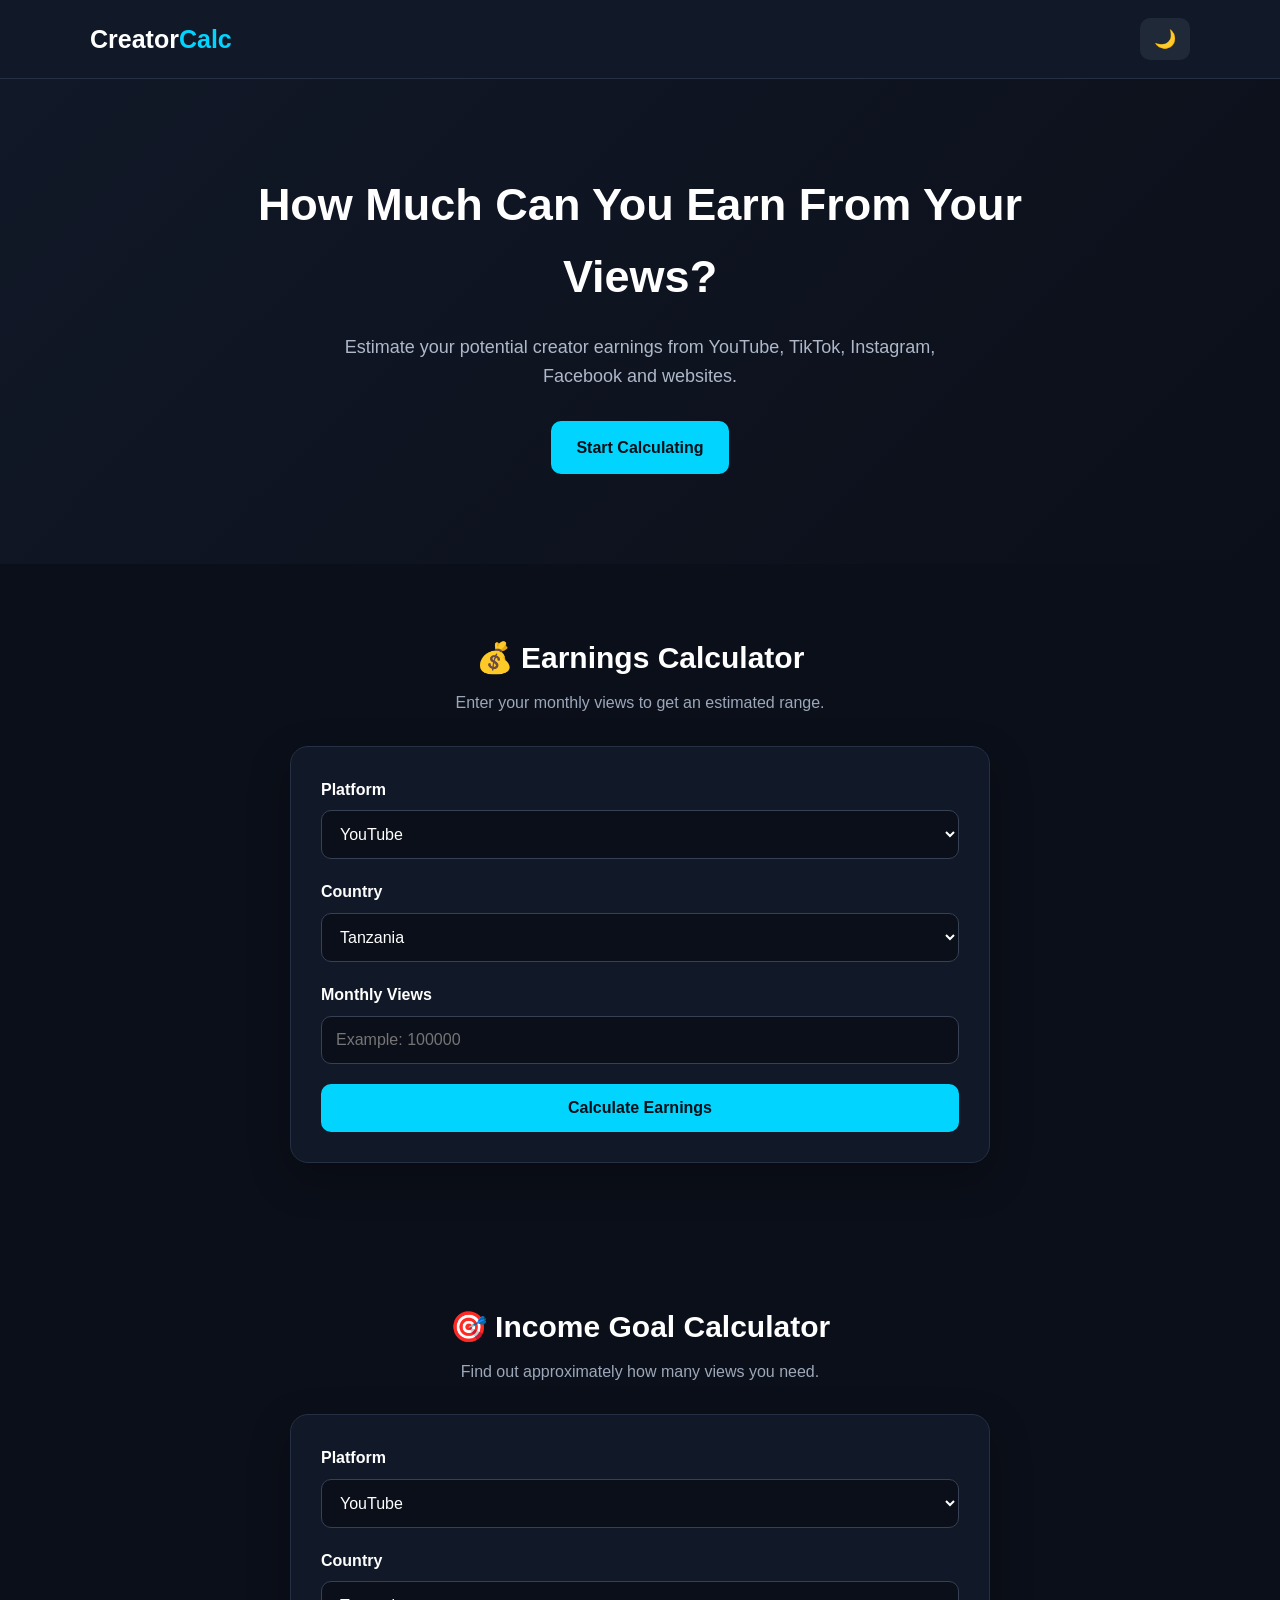
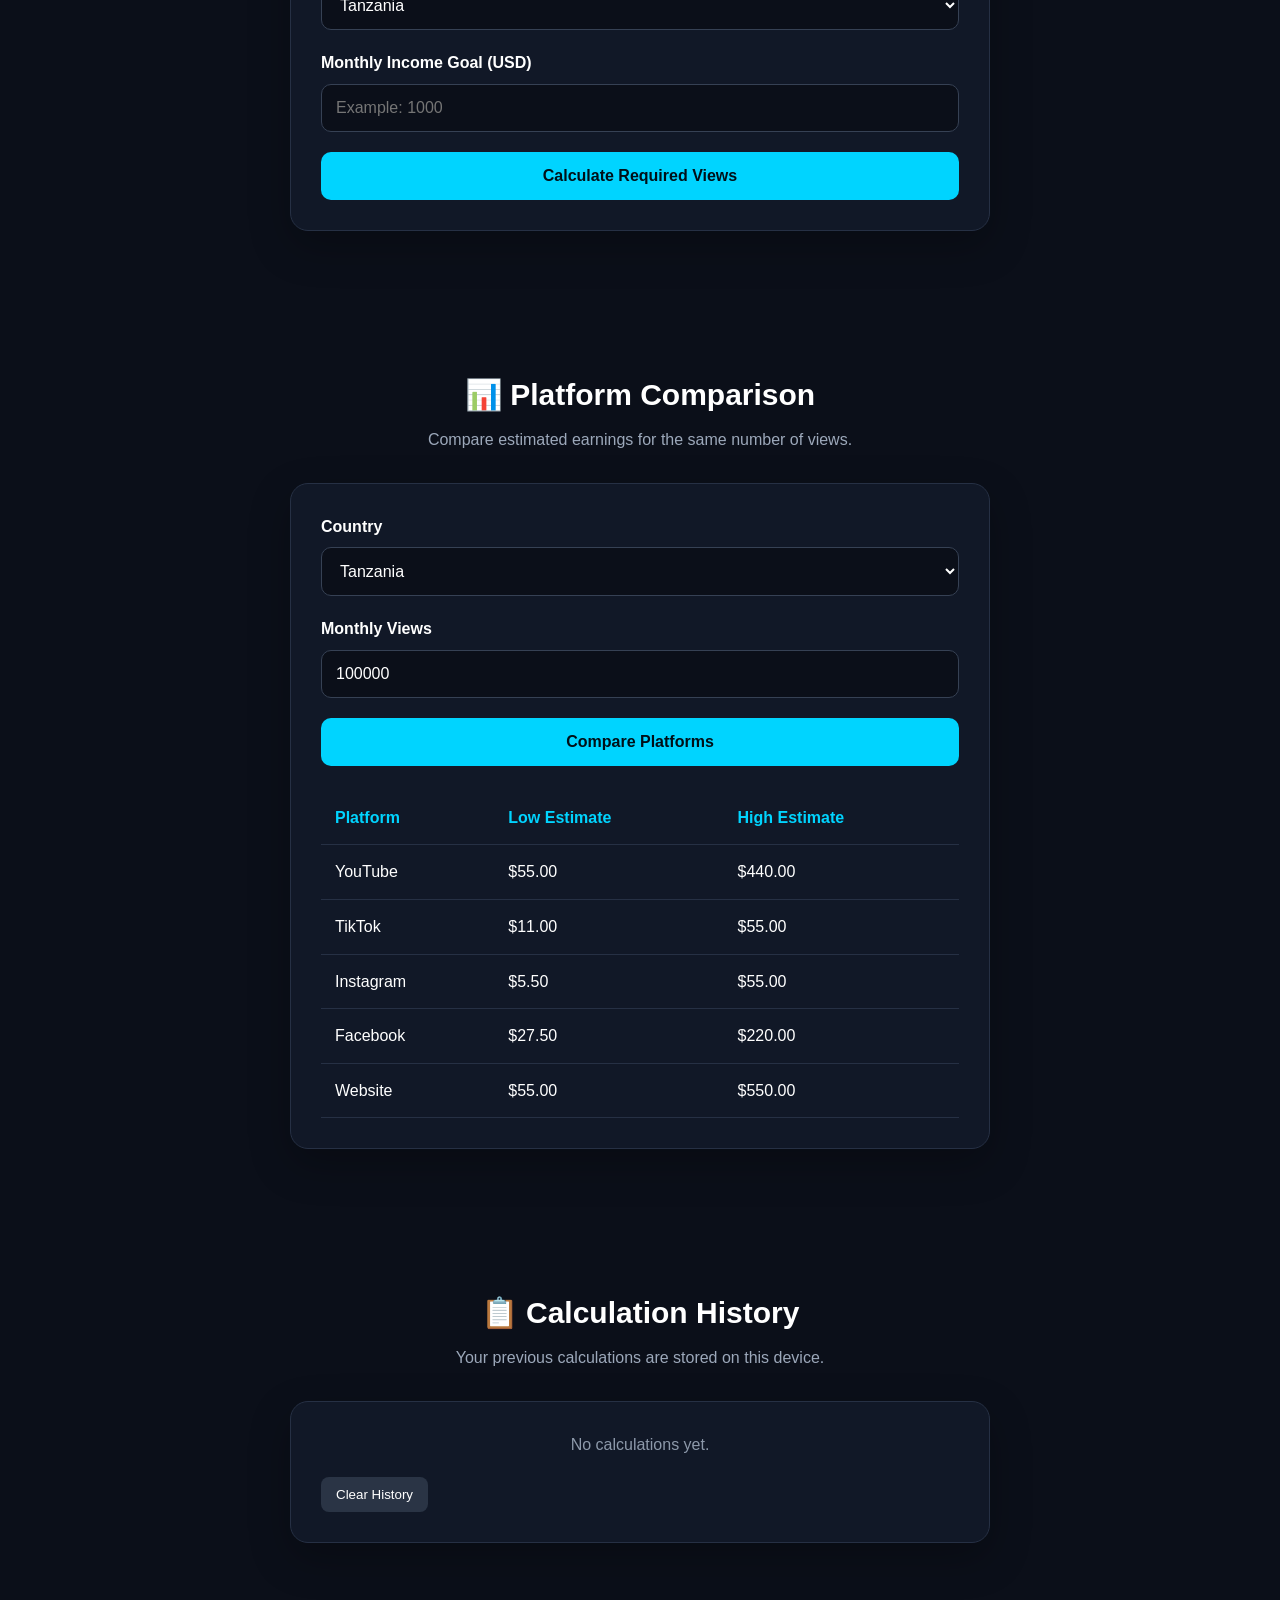
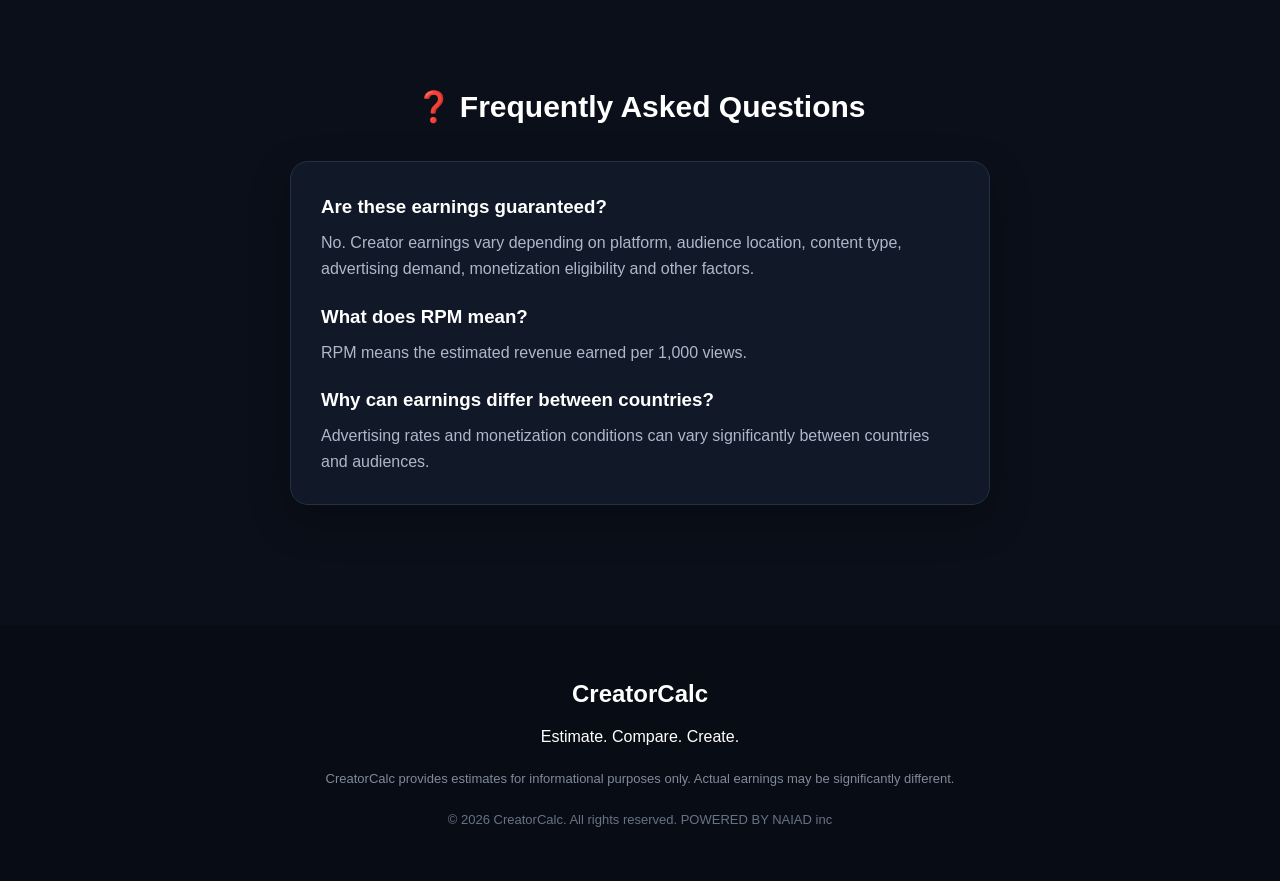
==== index.html @ 42a90aa9 "Insert Google Ads script in index.html Added Google Ads script to the head section." ====
<!DOCTYPE html>
<html lang="en">
<head> <script async src="https://pagead2.googlesyndication.com/pagead/js/adsbygoogle.js?client=ca-pub-2466036868085670"
     crossorigin="anonymous"></script>
    <meta charset="UTF-8">
    <meta name="viewport" content="width=device-width, initial-scale=1.0">
    <meta name="description" content="CreatorCalc estimates earnings from YouTube, TikTok, Instagram, Facebook and websites.">
    <meta name="google-site-verification" content="C_t1NXdOevw_b1gwuYkl1E1QWD1WBhZJ2ZzNXrZbAiY" />
    <title>CreatorCalc - Creator Earnings Calculator</title>
     <link rel="stylesheet" href="style.css">
</head>

<body>

    <!-- HEADER -->
    <header class="header">
        <div class="container header-content">
            <div class="logo">Creator<span>Calc</span></div>
            <button id="themeButton" class="theme-button" aria-label="Toggle theme">🌙</button>
        </div>
    </header>

    <!-- HERO -->
    <section class="hero">
        <div class="container">
            <h1>How Much Can You Earn From Your Views?</h1>
            <p>Estimate your potential creator earnings from YouTube, TikTok, Instagram, Facebook and websites.</p>
            <a href="#calculator" class="start-button">Start Calculating</a>
        </div>
    </section>

    <main class="container">

        <!-- CALCULATOR -->
        <section id="calculator" class="calculator-section">

            <div class="section-title">
                <h2>💰 Earnings Calculator</h2>
                <p>Enter your monthly views to get an estimated range.</p>
            </div>

            <div class="calculator-card">

                <div class="form-group">
                    <label for="platform">Platform</label>
                    <select id="platform">
                        <option value="youtube">YouTube</option>
                        <option value="tiktok">TikTok</option>
                        <option value="instagram">Instagram</option>
                        <option value="facebook">Facebook</option>
                        <option value="website">Website</option>
                    </select>
                </div>

                <div class="form-group">
                    <label for="country">Country</label>
                    <select id="country">
                        <option value="tz">Tanzania</option>
                        <option value="ke">Kenya</option>
                        <option value="ug">Uganda</option>
                        <option value="ng">Nigeria</option>
                        <option value="gh">Ghana</option>
                        <option value="za">South Africa</option>
                        <option value="us">United States</option>
                        <option value="uk">United Kingdom</option>
                        <option value="ca">Canada</option>
                        <option value="au">Australia</option>
                        <option value="other">Other</option>
                    </select>
                </div>

                <div class="form-group">
                    <label for="views">Monthly Views</label>
                    <input type="number" id="views" placeholder="Example: 100000" min="0">
                </div>

                <button id="calculateButton" class="calculate-button">Calculate Earnings</button>
            </div>

            <div id="result" class="result-card hidden">

                <h2>Your Estimated Earnings</h2>

                <div class="main-earning">
                    <span id="earnings">$0.00</span>
                    <small>USD / month</small>
                </div>

                <div class="tsh-earning">
                    <span id="tshEarnings">TSh 0</span>
                    <small>Tanzanian Shillings / month</small>
                </div>

                <div class="earning-grid">
                    <div class="earning-box">
                        <span>Daily</span>
                        <strong id="dailyEarnings">$0.00</strong>
                    </div>
                    <div class="earning-box">
                        <span>Monthly</span>
                        <strong id="monthlyEarnings">$0.00</strong>
                    </div>
                    <div class="earning-box">
                        <span>Yearly</span>
                        <strong id="yearlyEarnings">$0.00</strong>
                    </div>
                </div>

                <p id="resultDescription" class="result-description"></p>

                <div class="result-buttons">
                    <button id="copyButton" class="secondary-button">📋 Copy Result</button>
                    <button id="shareButton" class="secondary-button">📤 Share</button>
                </div>

            </div>

        </section>

        <!-- GOAL CALCULATOR -->
        <section class="goal-section">

            <div class="section-title">
                <h2>🎯 Income Goal Calculator</h2>
                <p>Find out approximately how many views you need.</p>
            </div>

            <div class="calculator-card">

                <div class="form-group">
                    <label for="goalPlatform">Platform</label>
                    <select id="goalPlatform">
                        <option value="youtube">YouTube</option>
                        <option value="tiktok">TikTok</option>
                        <option value="instagram">Instagram</option>
                        <option value="facebook">Facebook</option>
                        <option value="website">Website</option>
                    </select>
                </div>

                <div class="form-group">
                    <label for="goalCountry">Country</label>
                    <select id="goalCountry">
                        <option value="tz">Tanzania</option>
                        <option value="ke">Kenya</option>
                        <option value="ug">Uganda</option>
                        <option value="ng">Nigeria</option>
                        <option value="gh">Ghana</option>
                        <option value="za">South Africa</option>
                        <option value="us">United States</option>
                        <option value="uk">United Kingdom</option>
                        <option value="ca">Canada</option>
                        <option value="au">Australia</option>
                        <option value="other">Other</option>
                    </select>
                </div>

                <div class="form-group">
                    <label for="incomeGoal">Monthly Income Goal (USD)</label>
                    <input type="number" id="incomeGoal" placeholder="Example: 1000" min="0">
                </div>

                <button id="goalButton" class="calculate-button">Calculate Required Views</button>
            </div>

            <div id="goalResult" class="result-card hidden">
                <h2>Views Required</h2>
                <div class="main-earning">
                    <span id="requiredViews">0</span>
                    <small>estimated monthly views</small>
                </div>
                <p id="goalDescription" class="result-description"></p>
            </div>

        </section>

        <!-- COMPARISON -->
        <section class="comparison-section">

            <div class="section-title">
                <h2>📊 Platform Comparison</h2>
                <p>Compare estimated earnings for the same number of views.</p>
            </div>

            <div class="comparison-card">

                <div class="form-group">
                    <label for="comparisonCountry">Country</label>
                    <select id="comparisonCountry">
                        <option value="tz">Tanzania</option>
                        <option value="ke">Kenya</option>
                        <option value="ug">Uganda</option>
                        <option value="ng">Nigeria</option>
                        <option value="gh">Ghana</option>
                        <option value="za">South Africa</option>
                        <option value="us">United States</option>
                        <option value="uk">United Kingdom</option>
                        <option value="ca">Canada</option>
                        <option value="au">Australia</option>
                        <option value="other">Other</option>
                    </select>
                </div>

                <div class="form-group">
                    <label for="comparisonViews">Monthly Views</label>
                    <input type="number" id="comparisonViews" value="100000" min="0">
                </div>

                <button id="compareButton" class="calculate-button">Compare Platforms</button>

                <div class="table-wrapper">
                    <table>
                        <thead>
                            <tr>
                                <th>Platform</th>
                                <th>Low Estimate</th>
                                <th>High Estimate</th>
                            </tr>
                        </thead>
                        <tbody id="comparisonBody"></tbody>
                    </table>
                </div>

            </div>

        </section>

        <!-- HISTORY -->
        <section class="history-section">

            <div class="section-title">
                <h2>📋 Calculation History</h2>
                <p>Your previous calculations are stored on this device.</p>
            </div>

            <div class="history-card">
                <div id="historyContainer">
                    <p class="empty-history">No calculations yet.</p>
                </div>
                <button id="clearHistory" class="clear-button">Clear History</button>
            </div>

        </section>

        <!-- FAQ -->
        <section class="faq-section">

            <div class="section-title">
                <h2>❓ Frequently Asked Questions</h2>
            </div>

            <div class="faq-card">

                <h3>Are these earnings guaranteed?</h3>
                <p>No. Creator earnings vary depending on platform, audience location, content type, advertising demand, monetization eligibility and other factors.</p>

                <h3>What does RPM mean?</h3>
                <p>RPM means the estimated revenue earned per 1,000 views.</p>

                <h3>Why can earnings differ between countries?</h3>
                <p>Advertising rates and monetization conditions can vary significantly between countries and audiences.</p>

            </div>

        </section>

    </main>

    <!-- FOOTER -->
    <footer class="footer">
        <div class="container">
            <h2>CreatorCalc</h2>
            <p>Estimate. Compare. Create.</p>
            <p class="disclaimer">CreatorCalc provides estimates for informational purposes only. Actual earnings may be significantly different.</p>
            <p class="copyright">© 2026 CreatorCalc. All rights reserved. POWERED BY NAIAD inc</p>
        </div>
    </footer>

    <script src="script.js"></script>

</body>
</html>
---- style.css ----
/* ==========================================
   CREATORCALC STYLE SHEET
========================================== */

* {
    margin: 0;
    padding: 0;
    box-sizing: border-box;
}

html {
    scroll-behavior: smooth;
}

body {
    font-family: Arial, Helvetica, sans-serif;
    background: #0b0f19;
    color: #ffffff;
    line-height: 1.6;
}

body.light-mode {
    background: #f4f6f8;
    color: #111827;
}

button,
input,
select {
    font-family: inherit;
}

.container {
    width: 90%;
    max-width: 1100px;
    margin: 0 auto;
}


/* HEADER */

.header {
    background: #111827;
    border-bottom: 1px solid #263044;
    padding: 18px 0;
    position: sticky;
    top: 0;
    z-index: 100;
}

.header-content {
    display: flex;
    align-items: center;
    justify-content: space-between;
}

.logo {
    font-size: 25px;
    font-weight: bold;
}

.logo span {
    color: #00d4ff;
}

.theme-button {
    border: none;
    background: #1f2937;
    color: white;
    padding: 10px 14px;
    border-radius: 10px;
    cursor: pointer;
    font-size: 18px;
}


/* HERO */

.hero {
    text-align: center;
    padding: 90px 20px;
    background: linear-gradient(135deg, #111827, #0b0f19);
}

.hero h1 {
    font-size: 45px;
    max-width: 800px;
    margin: 0 auto 20px;
}

.hero p {
    max-width: 650px;
    margin: 0 auto 30px;
    color: #aeb8c9;
    font-size: 18px;
}

.start-button {
    display: inline-block;
    background: #00d4ff;
    color: #001018;
    text-decoration: none;
    padding: 14px 25px;
    border-radius: 10px;
    font-weight: bold;
}


/* SECTIONS */

section {
    padding: 70px 0;
}

.hero {
    padding: 90px 20px;
}

.section-title {
    text-align: center;
    margin-bottom: 30px;
}

.section-title h2 {
    font-size: 30px;
    margin-bottom: 8px;
}

.section-title p {
    color: #9ca8ba;
}


/* CARDS */

.calculator-card,
.comparison-card,
.history-card,
.faq-card {
    background: #111827;
    border: 1px solid #263044;
    border-radius: 18px;
    padding: 30px;
    max-width: 700px;
    margin: 0 auto;
    box-shadow: 0 15px 40px rgba(0, 0, 0, 0.25);
}


/* FORMS */

.form-group {
    margin-bottom: 20px;
}

.form-group label {
    display: block;
    margin-bottom: 8px;
    font-weight: bold;
}

.form-group input,
.form-group select {
    width: 100%;
    padding: 14px;
    border-radius: 10px;
    border: 1px solid #364154;
    background: #0b0f19;
    color: white;
    font-size: 16px;
    outline: none;
}

.form-group input:focus,
.form-group select:focus {
    border-color: #00d4ff;
}


/* BUTTONS */

.calculate-button {
    width: 100%;
    padding: 15px;
    border: none;
    border-radius: 10px;
    background: #00d4ff;
    color: #001018;
    font-size: 16px;
    font-weight: bold;
    cursor: pointer;
}

.calculate-button:hover {
    opacity: 0.85;
}

.secondary-button {
    padding: 12px 18px;
    border: 1px solid #364154;
    border-radius: 9px;
    background: #1b2433;
    color: white;
    cursor: pointer;
}

.clear-button {
    margin-top: 20px;
    padding: 10px 15px;
    border: none;
    border-radius: 8px;
    background: #2a3445;
    color: white;
    cursor: pointer;
}


/* RESULTS */

.result-card {
    max-width: 700px;
    margin: 30px auto 0;
    padding: 35px;
    text-align: center;
    background: #111827;
    border: 1px solid #00d4ff;
    border-radius: 18px;
}

.hidden {
    display: none;
}

.main-earning {
    margin: 25px 0;
}

.main-earning span {
    display: block;
    font-size: 42px;
    font-weight: bold;
    color: #00d4ff;
}

.main-earning small,
.tsh-earning small {
    color: #9ca8ba;
}

.tsh-earning {
    margin-bottom: 25px;
}

.tsh-earning span {
    display: block;
    font-size: 25px;
    font-weight: bold;
}

.earning-grid {
    display: grid;
    grid-template-columns: repeat(3, 1fr);
    gap: 15px;
}

.earning-box {
    background: #0b0f19;
    padding: 18px;
    border-radius: 12px;
}

.earning-box span {
    display: block;
    color: #9ca8ba;
    margin-bottom: 5px;
}

.earning-box strong {
    font-size: 18px;
}

.result-description {
    margin: 25px 0;
    color: #aeb8c9;
}

.result-buttons {
    display: flex;
    justify-content: center;
    gap: 10px;
}


/* TABLE */

.table-wrapper {
    overflow-x: auto;
    margin-top: 25px;
}

table {
    width: 100%;
    border-collapse: collapse;
}

th,
td {
    padding: 14px;
    border-bottom: 1px solid #263044;
    text-align: left;
}

th {
    color: #00d4ff;
}


/* HISTORY */

.history-item {
    padding: 15px;
    margin-bottom: 10px;
    border: 1px solid #263044;
    border-radius: 10px;
    background: #0b0f19;
}

.history-platform {
    font-weight: bold;
    color: #00d4ff;
}

.history-date {
    color: #8d99aa;
    font-size: 13px;
}

.empty-history {
    text-align: center;
    color: #8d99aa;
}


/* FAQ */

.faq-card h3 {
    margin-top: 20px;
    margin-bottom: 8px;
}

.faq-card h3:first-child {
    margin-top: 0;
}

.faq-card p {
    color: #aeb8c9;
}


/* FOOTER */

.footer {
    text-align: center;
    background: #080c14;
    color: #ffffff;
    padding: 50px 20px;
    margin-top: 50px;
}

.footer h2 {
    margin-bottom: 10px;
}

.disclaimer {
    max-width: 700px;
    margin: 20px auto;
    color: #7f8a9b;
    font-size: 13px;
}

.copyright {
    color: #687386;
    font-size: 13px;
}


/* LIGHT MODE */

body.light-mode .header,
body.light-mode .calculator-card,
body.light-mode .comparison-card,
body.light-mode .history-card,
body.light-mode .faq-card,
body.light-mode .result-card {
    background: white;
    border-color: #d9dee7;
}

body.light-mode .result-card {
    border-color: #00a8cc;
}

body.light-mode .hero {
    background: #ffffff;
}

body.light-mode .hero p,
body.light-mode .section-title p,
body.light-mode .result-description,
body.light-mode .faq-card p {
    color: #596579;
}

body.light-mode .form-group input,
body.light-mode .form-group select,
body.light-mode .earning-box,
body.light-mode .history-item {
    background: #f4f6f8;
    color: #111827;
    border-color: #d9dee7;
}

body.light-mode .theme-button {
    background: #e8edf3;
    color: #111827;
}

body.light-mode .secondary-button,
body.light-mode .clear-button {
    background: #e8edf3;
    color: #111827;
    border: 1px solid #d9dee7;
}

body.light-mode th,
body.light-mode td {
    border-bottom-color: #d9dee7;
}

body.light-mode .main-earning span,
body.light-mode .logo span,
body.light-mode th,
body.light-mode .history-platform {
    color: #0089a8;
}


/* MOBILE */

@media (max-width: 700px) {

    .hero h1 {
        font-size: 32px;
    }

    .hero p {
        font-size: 16px;
    }

    .earning-grid {
        grid-template-columns: 1fr;
    }

    .result-buttons {
        flex-direction: column;
    }

    .calculator-card,
    .comparison-card,
    .history-card,
    .faq-card,
    .result-card {
        padding: 22px;
    }

    .main-earning span {
        font-size: 34px;
    }

}
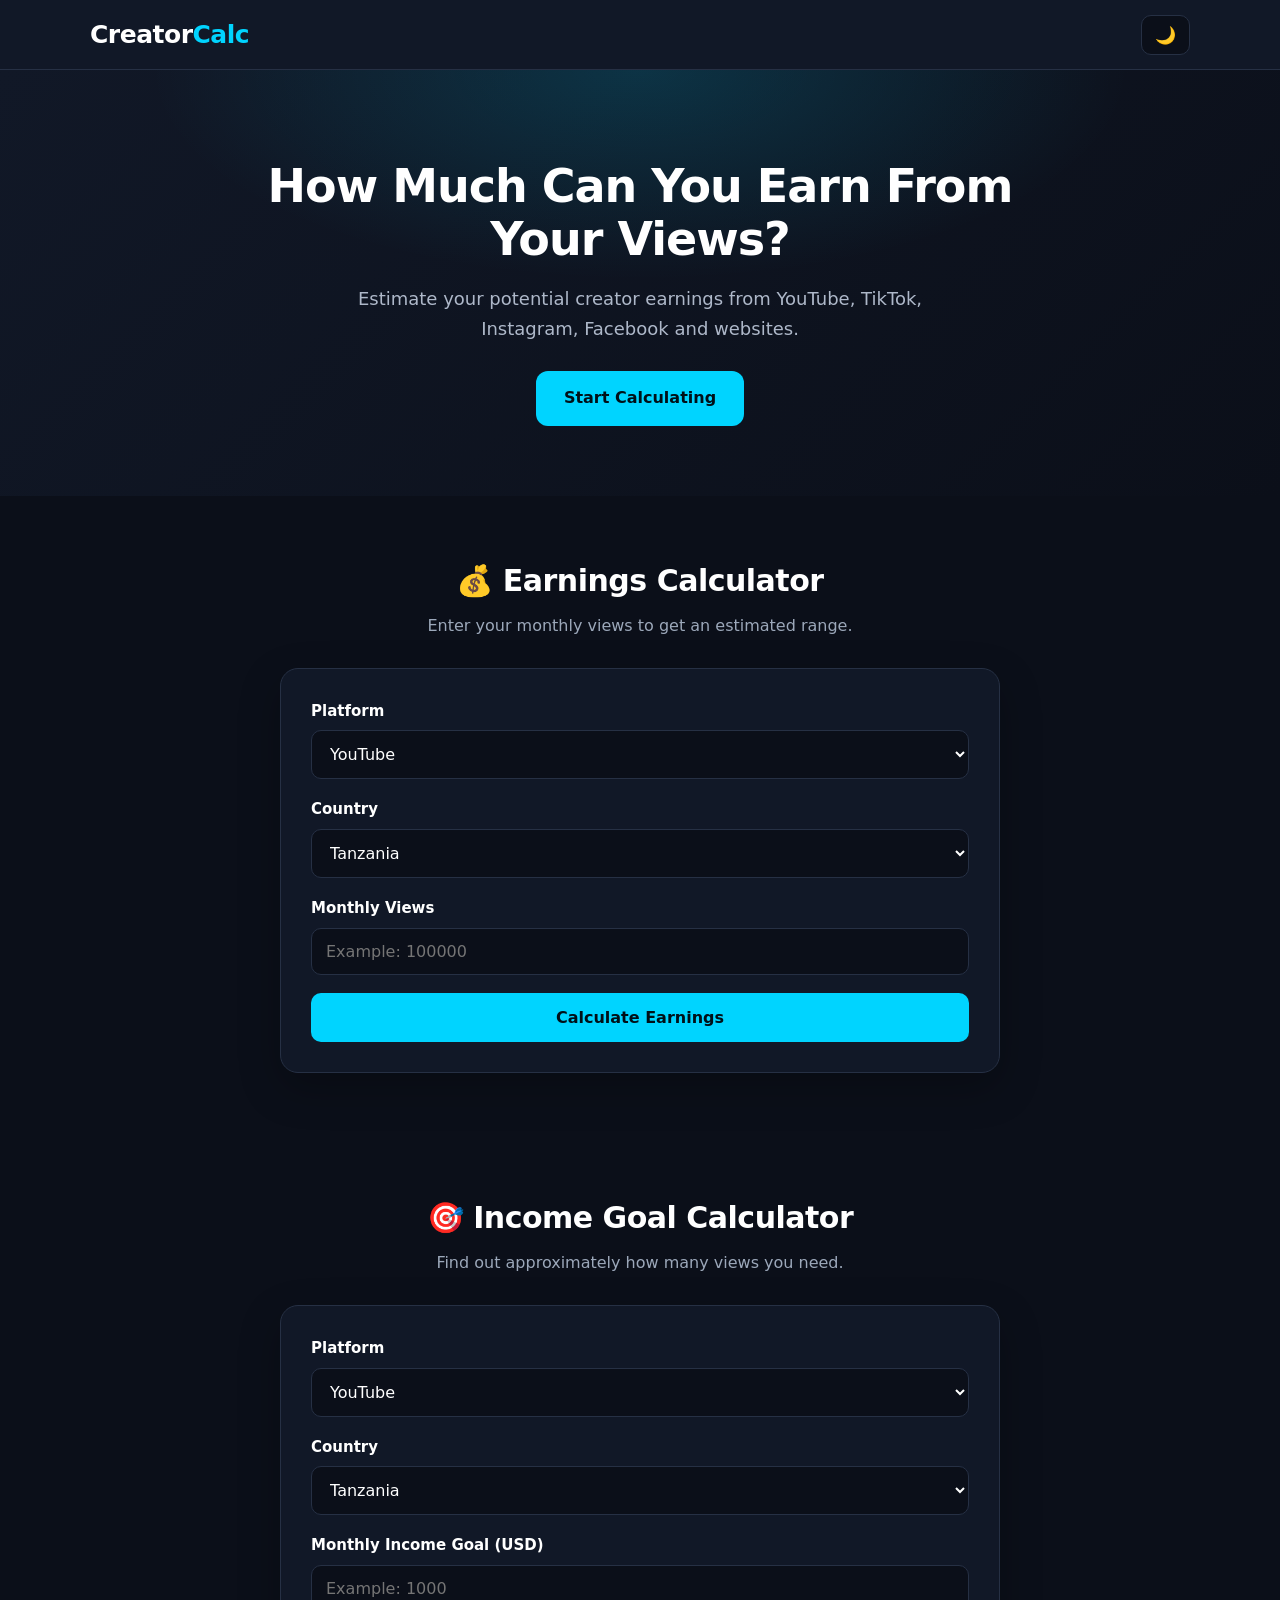
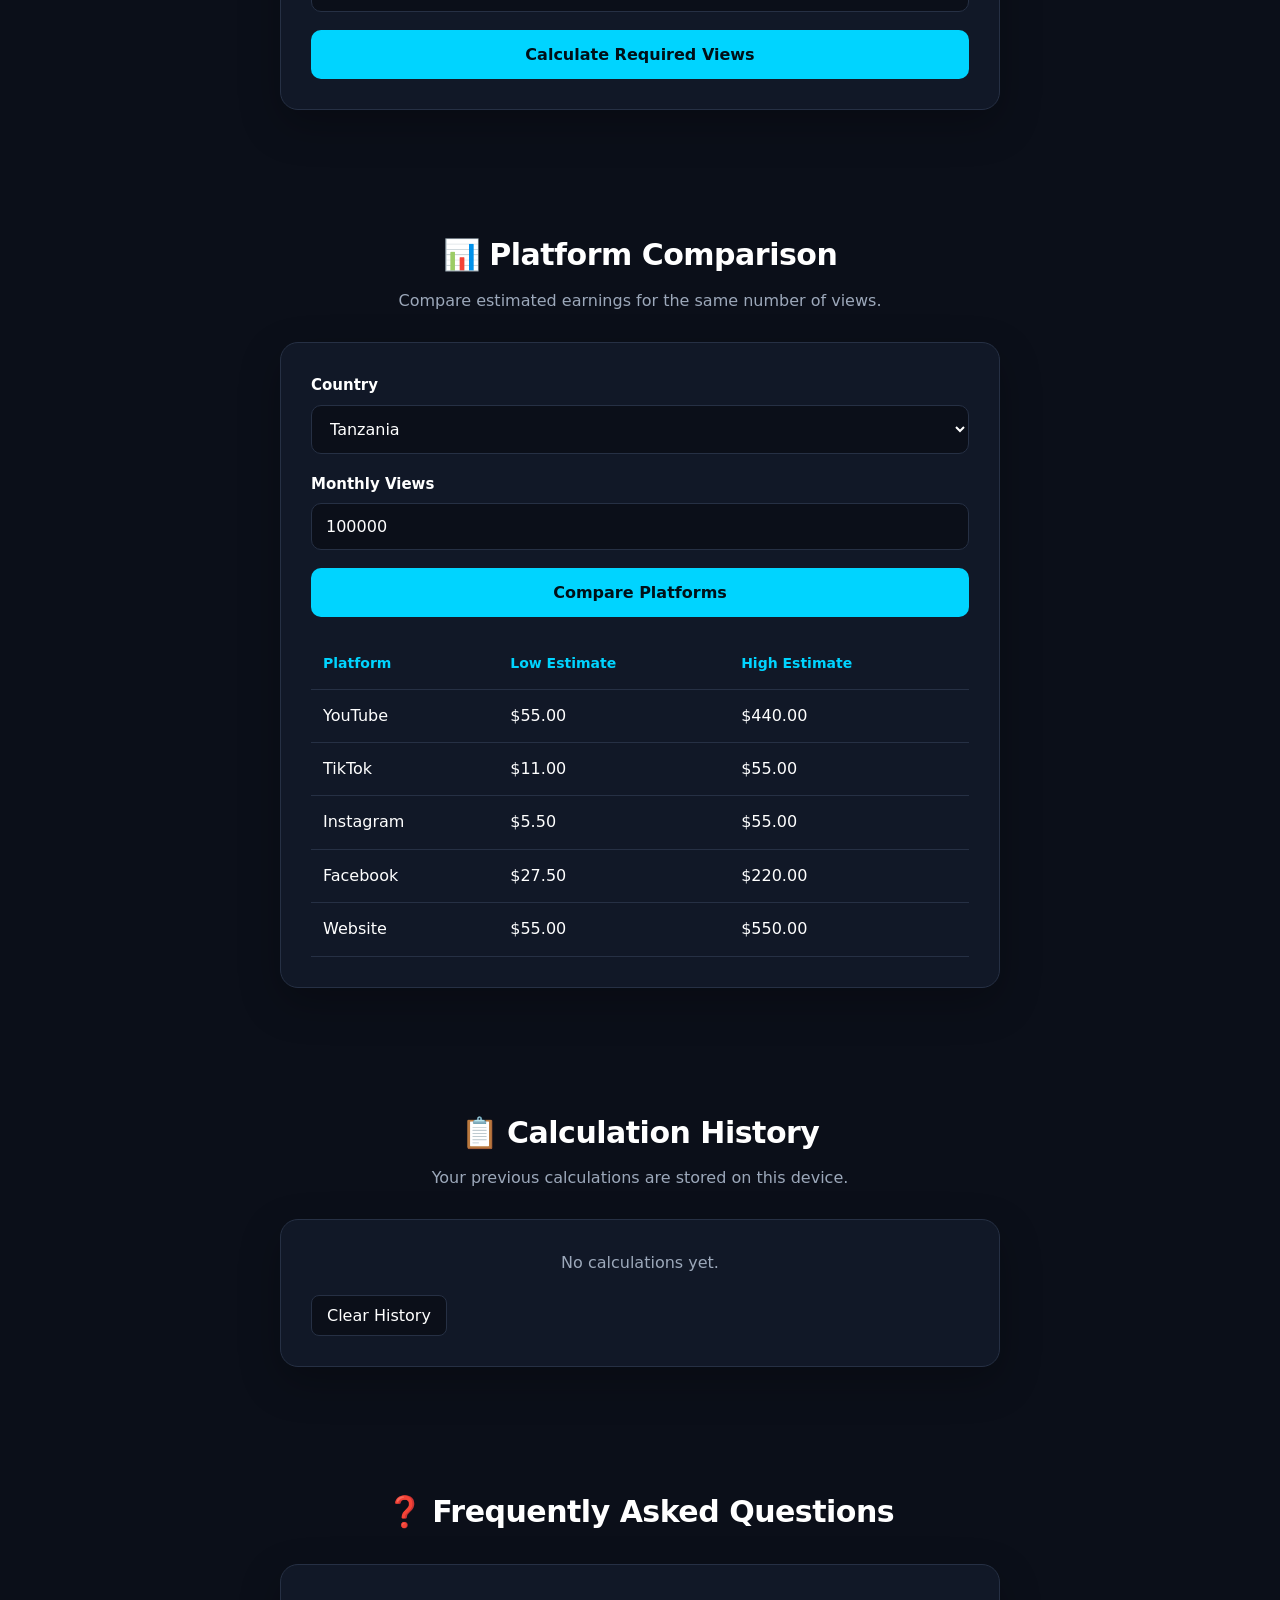
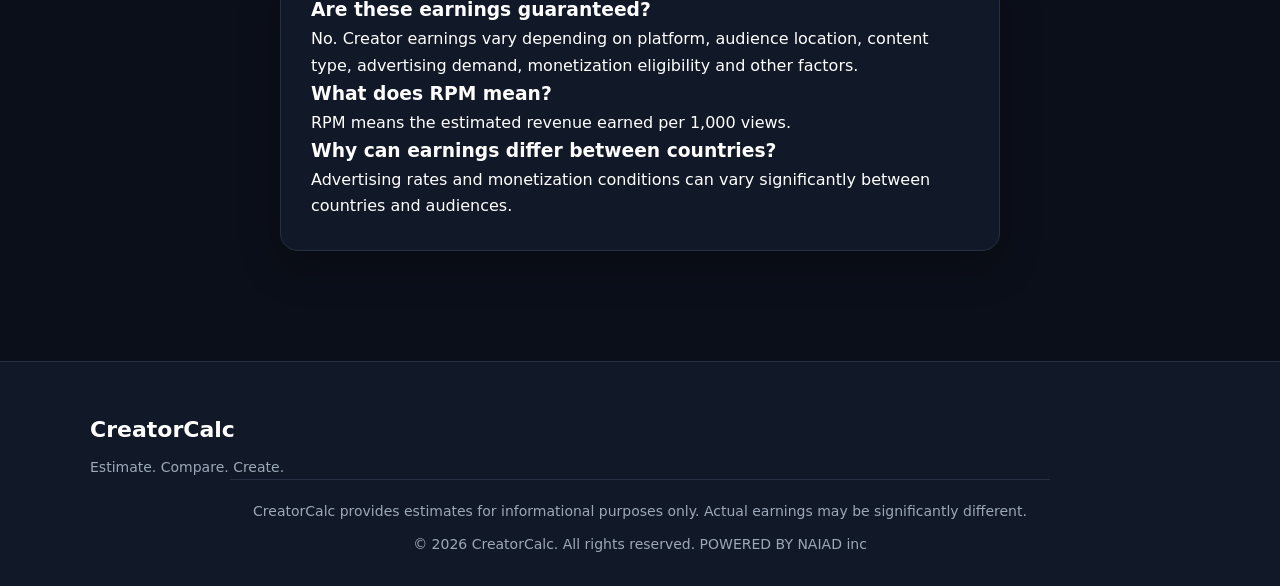
==== commit 1bd5a01b: "Refactor index.html structure and meta tags" ====
--- a/index.html
+++ b/index.html
@@ -1,17 +1,22 @@
 <!DOCTYPE html>
 <html lang="en">
-<head> <script async src="https://pagead2.googlesyndication.com/pagead/js/adsbygoogle.js?client=ca-pub-2466036868085670"
-     crossorigin="anonymous"></script>
+<head>
     <meta charset="UTF-8">
     <meta name="viewport" content="width=device-width, initial-scale=1.0">
     <meta name="description" content="CreatorCalc estimates earnings from YouTube, TikTok, Instagram, Facebook and websites.">
-    <meta name="google-site-verification" content="C_t1NXdOevw_b1gwuYkl1E1QWD1WBhZJ2ZzNXrZbAiY" />
+    <meta name="google-adsense-account" content="ca-pub-2466036868085670">
+    <meta name="google-site-verification" content="C_t1NXdOevw_b1gwuYkl1E1QWD1WBhZJ2ZzNXrZbAiY">
+    <meta name="theme-color" content="#0f172a">
+
     <title>CreatorCalc - Creator Earnings Calculator</title>
-     <link rel="stylesheet" href="style.css">
+
+    <script async src="https://pagead2.googlesyndication.com/pagead/js/adsbygoogle.js?client=ca-pub-2466036868085670"
+        crossorigin="anonymous"></script>
+
+    <link rel="stylesheet" href="style.css">
 </head>
 
 <body>
-
     <!-- HEADER -->
     <header class="header">
         <div class="container header-content">
@@ -30,17 +35,14 @@
     </section>
 
     <main class="container">
-
         <!-- CALCULATOR -->
         <section id="calculator" class="calculator-section">
-
             <div class="section-title">
                 <h2>💰 Earnings Calculator</h2>
                 <p>Enter your monthly views to get an estimated range.</p>
             </div>
 
             <div class="calculator-card">
-
                 <div class="form-group">
                     <label for="platform">Platform</label>
                     <select id="platform">
@@ -78,7 +80,6 @@
             </div>
 
             <div id="result" class="result-card hidden">
-
                 <h2>Your Estimated Earnings</h2>
 
                 <div class="main-earning">
@@ -112,21 +113,17 @@
                     <button id="copyButton" class="secondary-button">📋 Copy Result</button>
                     <button id="shareButton" class="secondary-button">📤 Share</button>
                 </div>
-
-            </div>
-
+            </div>
         </section>
 
         <!-- GOAL CALCULATOR -->
         <section class="goal-section">
-
             <div class="section-title">
                 <h2>🎯 Income Goal Calculator</h2>
                 <p>Find out approximately how many views you need.</p>
             </div>
 
             <div class="calculator-card">
-
                 <div class="form-group">
                     <label for="goalPlatform">Platform</label>
                     <select id="goalPlatform">
@@ -165,25 +162,24 @@
 
             <div id="goalResult" class="result-card hidden">
                 <h2>Views Required</h2>
+
                 <div class="main-earning">
                     <span id="requiredViews">0</span>
                     <small>estimated monthly views</small>
                 </div>
+
                 <p id="goalDescription" class="result-description"></p>
             </div>
-
         </section>
 
         <!-- COMPARISON -->
         <section class="comparison-section">
-
             <div class="section-title">
                 <h2>📊 Platform Comparison</h2>
                 <p>Compare estimated earnings for the same number of views.</p>
             </div>
 
             <div class="comparison-card">
-
                 <div class="form-group">
                     <label for="comparisonCountry">Country</label>
                     <select id="comparisonCountry">
@@ -220,14 +216,11 @@
                         <tbody id="comparisonBody"></tbody>
                     </table>
                 </div>
-
-            </div>
-
+            </div>
         </section>
 
         <!-- HISTORY -->
         <section class="history-section">
-
             <div class="section-title">
                 <h2>📋 Calculation History</h2>
                 <p>Your previous calculations are stored on this device.</p>
@@ -237,20 +230,18 @@
                 <div id="historyContainer">
                     <p class="empty-history">No calculations yet.</p>
                 </div>
+
                 <button id="clearHistory" class="clear-button">Clear History</button>
             </div>
-
         </section>
 
         <!-- FAQ -->
         <section class="faq-section">
-
             <div class="section-title">
                 <h2>❓ Frequently Asked Questions</h2>
             </div>
 
             <div class="faq-card">
-
                 <h3>Are these earnings guaranteed?</h3>
                 <p>No. Creator earnings vary depending on platform, audience location, content type, advertising demand, monetization eligibility and other factors.</p>
 
@@ -259,11 +250,8 @@
 
                 <h3>Why can earnings differ between countries?</h3>
                 <p>Advertising rates and monetization conditions can vary significantly between countries and audiences.</p>
-
-            </div>
-
-        </section>
-
+            </div>
+        </section>
     </main>
 
     <!-- FOOTER -->
@@ -277,6 +265,5 @@
     </footer>
 
     <script src="script.js"></script>
-
 </body>
 </html>
--- a/style.css
+++ b/style.css
@@ -1,480 +1,166 @@
 /* ==========================================
-   CREATORCALC STYLE SHEET
+   CREATORCALC - SHARED STYLE SHEET
 ========================================== */
-
-* {
-    margin: 0;
-    padding: 0;
-    box-sizing: border-box;
-}
-
-html {
-    scroll-behavior: smooth;
-}
-
-body {
-    font-family: Arial, Helvetica, sans-serif;
-    background: #0b0f19;
-    color: #ffffff;
-    line-height: 1.6;
-}
-
-body.light-mode {
-    background: #f4f6f8;
-    color: #111827;
-}
-
-button,
-input,
-select {
-    font-family: inherit;
-}
-
-.container {
-    width: 90%;
-    max-width: 1100px;
-    margin: 0 auto;
-}
-
+:root{--bg:#0b0f19;--bg2:#111827;--card:#111827;--card2:#0b0f19;--line:#263044;--tx:#fff;--mu:#9ca8ba;--tx2:#aeb8c9;--ac:#00d4ff;--ac2:#7c6cff;--acink:#001018;--ok:#2ee6a6;--shadow:0 15px 40px rgba(0,0,0,.25)}
+body.light-mode{--bg:#f4f6f8;--bg2:#fff;--card:#fff;--card2:#f4f6f8;--line:#d9dee7;--tx:#111827;--mu:#596579;--tx2:#455065;--ac:#0089a8;--ac2:#5a4bd6;--acink:#fff;--shadow:0 10px 30px rgba(17,24,39,.08)}
+*{margin:0;padding:0;box-sizing:border-box}
+html{scroll-behavior:smooth;scroll-padding-top:80px}
+body{font-family:"Segoe UI",system-ui,-apple-system,Arial,sans-serif;background:var(--bg);color:var(--tx);line-height:1.65}
+button,input,select,textarea{font-family:inherit;font-size:inherit}
+a{color:var(--ac)}
+:focus-visible{outline:2px solid var(--ac);outline-offset:2px}
+.container{width:90%;max-width:1100px;margin:0 auto}
+.hidden{display:none!important}
 
 /* HEADER */
-
-.header {
-    background: #111827;
-    border-bottom: 1px solid #263044;
-    padding: 18px 0;
-    position: sticky;
-    top: 0;
-    z-index: 100;
-}
-
-.header-content {
-    display: flex;
-    align-items: center;
-    justify-content: space-between;
-}
-
-.logo {
-    font-size: 25px;
-    font-weight: bold;
-}
-
-.logo span {
-    color: #00d4ff;
-}
-
-.theme-button {
-    border: none;
-    background: #1f2937;
-    color: white;
-    padding: 10px 14px;
-    border-radius: 10px;
-    cursor: pointer;
-    font-size: 18px;
-}
-
+.header{background:var(--bg2);border-bottom:1px solid var(--line);padding:14px 0;position:sticky;top:0;z-index:100}
+.header-content{display:flex;align-items:center;justify-content:space-between;gap:16px}
+.logo{font-size:25px;font-weight:800;color:var(--tx);text-decoration:none;letter-spacing:-.5px}
+.logo span{color:var(--ac)}
+.nav{display:flex;gap:6px}
+.nav a{color:var(--tx2);text-decoration:none;padding:8px 14px;border-radius:10px;font-weight:600;font-size:15px}
+.nav a:hover,.nav a.active{background:var(--card2);color:var(--tx)}
+.header-actions{display:flex;gap:8px}
+.theme-button,.menu-button{border:1px solid var(--line);background:var(--card2);color:var(--tx);padding:9px 13px;border-radius:10px;cursor:pointer;font-size:17px}
+.menu-button{display:none}
 
 /* HERO */
-
-.hero {
-    text-align: center;
-    padding: 90px 20px;
-    background: linear-gradient(135deg, #111827, #0b0f19);
-}
-
-.hero h1 {
-    font-size: 45px;
-    max-width: 800px;
-    margin: 0 auto 20px;
-}
-
-.hero p {
-    max-width: 650px;
-    margin: 0 auto 30px;
-    color: #aeb8c9;
-    font-size: 18px;
-}
-
-.start-button {
-    display: inline-block;
-    background: #00d4ff;
-    color: #001018;
-    text-decoration: none;
-    padding: 14px 25px;
-    border-radius: 10px;
-    font-weight: bold;
-}
-
+.hero{text-align:center;padding:90px 20px 70px;background:radial-gradient(700px 300px at 50% 0,rgba(0,212,255,.16),transparent 70%),linear-gradient(135deg,var(--bg2),var(--bg))}
+.hero h1{font-size:46px;line-height:1.15;max-width:820px;margin:0 auto 18px;letter-spacing:-1px}
+.hero p{max-width:660px;margin:0 auto 28px;color:var(--tx2);font-size:18px}
+.start-button{display:inline-block;background:var(--ac);color:var(--acink);text-decoration:none;padding:14px 28px;border-radius:12px;font-weight:700}
+.start-button.ghost{background:transparent;border:1px solid var(--line);color:var(--tx);margin-left:10px}
+.stats{display:flex;justify-content:center;gap:34px;margin-top:44px;flex-wrap:wrap}
+.stats div{text-align:center}
+.stats b{display:block;font-size:28px;color:var(--ac)}
+.stats span{color:var(--mu);font-size:14px}
 
 /* SECTIONS */
+section{padding:60px 0}
+.hero{padding:90px 20px 70px}
+.section-title{text-align:center;margin-bottom:28px}
+.section-title h2{font-size:30px;margin-bottom:8px;letter-spacing:-.5px}
+.section-title p{color:var(--mu);max-width:620px;margin:0 auto}
 
-section {
-    padding: 70px 0;
-}
-
-.hero {
-    padding: 90px 20px;
-}
-
-.section-title {
-    text-align: center;
-    margin-bottom: 30px;
-}
-
-.section-title h2 {
-    font-size: 30px;
-    margin-bottom: 8px;
-}
-
-.section-title p {
-    color: #9ca8ba;
-}
-
-
-/* CARDS */
-
-.calculator-card,
-.comparison-card,
-.history-card,
-.faq-card {
-    background: #111827;
-    border: 1px solid #263044;
-    border-radius: 18px;
-    padding: 30px;
-    max-width: 700px;
-    margin: 0 auto;
-    box-shadow: 0 15px 40px rgba(0, 0, 0, 0.25);
-}
-
-
-/* FORMS */
-
-.form-group {
-    margin-bottom: 20px;
-}
-
-.form-group label {
-    display: block;
-    margin-bottom: 8px;
-    font-weight: bold;
-}
-
-.form-group input,
-.form-group select {
-    width: 100%;
-    padding: 14px;
-    border-radius: 10px;
-    border: 1px solid #364154;
-    background: #0b0f19;
-    color: white;
-    font-size: 16px;
-    outline: none;
-}
-
-.form-group input:focus,
-.form-group select:focus {
-    border-color: #00d4ff;
-}
-
-
-/* BUTTONS */
-
-.calculate-button {
-    width: 100%;
-    padding: 15px;
-    border: none;
-    border-radius: 10px;
-    background: #00d4ff;
-    color: #001018;
-    font-size: 16px;
-    font-weight: bold;
-    cursor: pointer;
-}
-
-.calculate-button:hover {
-    opacity: 0.85;
-}
-
-.secondary-button {
-    padding: 12px 18px;
-    border: 1px solid #364154;
-    border-radius: 9px;
-    background: #1b2433;
-    color: white;
-    cursor: pointer;
-}
-
-.clear-button {
-    margin-top: 20px;
-    padding: 10px 15px;
-    border: none;
-    border-radius: 8px;
-    background: #2a3445;
-    color: white;
-    cursor: pointer;
-}
-
+/* CARDS & FORMS */
+.calculator-card,.comparison-card,.history-card,.faq-card,.info-card{background:var(--card);border:1px solid var(--line);border-radius:18px;padding:30px;max-width:720px;margin:0 auto;box-shadow:var(--shadow)}
+.form-group{margin-bottom:18px}
+.form-group label{display:block;margin-bottom:7px;font-weight:700;font-size:15px}
+.form-group input,.form-group select,.form-group textarea{width:100%;padding:13px 14px;border-radius:10px;border:1px solid var(--line);background:var(--card2);color:var(--tx);outline:none}
+.form-group textarea{min-height:140px;resize:vertical}
+.form-group input:focus,.form-group select:focus,.form-group textarea:focus{border-color:var(--ac)}
+.form-row{display:grid;grid-template-columns:1fr 1fr;gap:14px}
+.hint{color:var(--mu);font-size:13px;margin-top:5px}
+.calculate-button{width:100%;padding:15px;border:none;border-radius:10px;background:var(--ac);color:var(--acink);font-size:16px;font-weight:700;cursor:pointer}
+.calculate-button:hover{opacity:.88}
+.secondary-button{padding:12px 18px;border:1px solid var(--line);border-radius:10px;background:var(--card2);color:var(--tx);cursor:pointer;font-weight:600}
+.clear-button{margin-top:18px;padding:10px 15px;border:1px solid var(--line);border-radius:8px;background:var(--card2);color:var(--tx);cursor:pointer}
+.rate-note{text-align:center;color:var(--mu);font-size:13px;margin-top:12px}
 
 /* RESULTS */
+.result-card{max-width:720px;margin:28px auto 0;padding:34px;text-align:center;background:var(--card);border:1px solid var(--ac);border-radius:18px}
+.main-earning{margin:22px 0}
+.main-earning span{display:block;font-size:42px;font-weight:800;color:var(--ac);line-height:1.2}
+.main-earning small,.local-earning small{color:var(--mu)}
+.local-earning{margin-bottom:22px}
+.local-earning span{display:block;font-size:26px;font-weight:700}
+.earning-grid{display:grid;grid-template-columns:repeat(3,1fr);gap:14px}
+.earning-box{background:var(--card2);padding:16px;border-radius:12px;border:1px solid var(--line)}
+.earning-box span{display:block;color:var(--mu);margin-bottom:4px;font-size:14px}
+.earning-box strong{font-size:18px;display:block}
+.earning-box em{font-style:normal;color:var(--mu);font-size:13px}
+.rpm-info{margin-top:18px;color:var(--ac);font-weight:600;font-size:14px}
+.result-description{margin:18px 0;color:var(--tx2)}
+.result-buttons{display:flex;justify-content:center;gap:10px}
 
-.result-card {
-    max-width: 700px;
-    margin: 30px auto 0;
-    padding: 35px;
-    text-align: center;
-    background: #111827;
-    border: 1px solid #00d4ff;
-    border-radius: 18px;
-}
-
-.hidden {
-    display: none;
-}
-
-.main-earning {
-    margin: 25px 0;
-}
-
-.main-earning span {
-    display: block;
-    font-size: 42px;
-    font-weight: bold;
-    color: #00d4ff;
-}
-
-.main-earning small,
-.tsh-earning small {
-    color: #9ca8ba;
-}
-
-.tsh-earning {
-    margin-bottom: 25px;
-}
-
-.tsh-earning span {
-    display: block;
-    font-size: 25px;
-    font-weight: bold;
-}
-
-.earning-grid {
-    display: grid;
-    grid-template-columns: repeat(3, 1fr);
-    gap: 15px;
-}
-
-.earning-box {
-    background: #0b0f19;
-    padding: 18px;
-    border-radius: 12px;
-}
-
-.earning-box span {
-    display: block;
-    color: #9ca8ba;
-    margin-bottom: 5px;
-}
-
-.earning-box strong {
-    font-size: 18px;
-}
-
-.result-description {
-    margin: 25px 0;
-    color: #aeb8c9;
-}
-
-.result-buttons {
-    display: flex;
-    justify-content: center;
-    gap: 10px;
-}
-
-
-/* TABLE */
-
-.table-wrapper {
-    overflow-x: auto;
-    margin-top: 25px;
-}
-
-table {
-    width: 100%;
-    border-collapse: collapse;
-}
-
-th,
-td {
-    padding: 14px;
-    border-bottom: 1px solid #263044;
-    text-align: left;
-}
-
-th {
-    color: #00d4ff;
-}
-
+/* TABLES */
+.table-wrapper{overflow-x:auto;margin-top:22px}
+table{width:100%;border-collapse:collapse;min-width:480px}
+th,td{padding:13px 12px;border-bottom:1px solid var(--line);text-align:left}
+th{color:var(--ac);font-size:14px}
+tfoot td{font-weight:800}
+.bar{height:6px;background:var(--line);border-radius:6px;margin-top:6px;overflow:hidden}
+.bar span{display:block;height:100%;background:linear-gradient(90deg,var(--ac),var(--ac2));border-radius:6px}
 
 /* HISTORY */
+.history-item{padding:14px;margin-bottom:10px;border:1px solid var(--line);border-radius:10px;background:var(--card2)}
+.history-platform{font-weight:700;color:var(--ac)}
+.history-date{color:var(--mu);font-size:13px}
+.empty-history{text-align:center;color:var(--mu)}
 
-.history-item {
-    padding: 15px;
-    margin-bottom: 10px;
-    border: 1px solid #263044;
-    border-radius: 10px;
-    background: #0b0f19;
-}
-
-.history-platform {
-    font-weight: bold;
-    color: #00d4ff;
-}
-
-.history-date {
-    color: #8d99aa;
-    font-size: 13px;
-}
-
-.empty-history {
-    text-align: center;
-    color: #8d99aa;
-}
-
+/* STEPS / CARDS GRID */
+.grid3{display:grid;grid-template-columns:repeat(3,1fr);gap:20px}
+.grid2{display:grid;grid-template-columns:repeat(2,1fr);gap:20px}
+.feature{background:var(--card);border:1px solid var(--line);border-radius:18px;padding:26px}
+.feature .num{width:40px;height:40px;border-radius:12px;background:linear-gradient(135deg,var(--ac),var(--ac2));color:#fff;display:flex;align-items:center;justify-content:center;font-weight:800;margin-bottom:14px}
+.feature h3{margin-bottom:8px}
+.feature p{color:var(--tx2);font-size:15px}
+.article-card{display:block;text-decoration:none;color:var(--tx);background:var(--card);border:1px solid var(--line);border-radius:18px;padding:24px;transition:transform .2s,border-color .2s}
+.article-card:hover{transform:translateY(-3px);border-color:var(--ac)}
+.article-card small{color:var(--ac);font-weight:700}
+.article-card h3{margin:8px 0;font-size:19px;line-height:1.3}
+.article-card p{color:var(--tx2);font-size:15px}
 
 /* FAQ */
+.faq-card details{border-bottom:1px solid var(--line);padding:14px 0}
+.faq-card details:last-child{border-bottom:0}
+.faq-card summary{cursor:pointer;font-weight:700;list-style:none;display:flex;justify-content:space-between;gap:12px}
+.faq-card summary::after{content:"+";color:var(--ac);font-size:20px;line-height:1}
+.faq-card details[open] summary::after{content:"-"}
+.faq-card summary::-webkit-details-marker{display:none}
+.faq-card details p{color:var(--tx2);margin-top:10px}
 
-.faq-card h3 {
-    margin-top: 20px;
-    margin-bottom: 8px;
-}
-
-.faq-card h3:first-child {
-    margin-top: 0;
-}
-
-.faq-card p {
-    color: #aeb8c9;
-}
-
+/* ARTICLE / PAGE TEXT */
+.page-head{padding:60px 20px 30px;text-align:center;background:linear-gradient(135deg,var(--bg2),var(--bg))}
+.page-head h1{font-size:38px;max-width:820px;margin:0 auto 10px;line-height:1.2;letter-spacing:-.5px}
+.page-head p{color:var(--mu)}
+.crumbs{font-size:14px;color:var(--mu);margin-bottom:14px}
+.crumbs a{color:var(--mu)}
+.prose{max-width:760px;margin:0 auto;padding:40px 0 20px}
+.prose h2{font-size:25px;margin:34px 0 12px;letter-spacing:-.3px}
+.prose h3{font-size:19px;margin:22px 0 8px}
+.prose p{color:var(--tx2);margin-bottom:16px;font-size:17px}
+.prose ul,.prose ol{margin:0 0 18px 22px;color:var(--tx2);font-size:17px}
+.prose li{margin-bottom:8px}
+.prose strong{color:var(--tx)}
+.prose table{margin-bottom:18px}
+.note{background:var(--card);border:1px solid var(--line);border-left:4px solid var(--ac);border-radius:12px;padding:16px 18px;margin:22px 0;color:var(--tx2);font-size:15px}
+.cta{background:linear-gradient(135deg,rgba(0,212,255,.14),rgba(124,108,255,.14));border:1px solid var(--line);border-radius:18px;padding:26px;text-align:center;margin:34px 0}
+.cta h3{margin:0 0 8px}
+.cta p{margin-bottom:16px}
+.related{max-width:760px;margin:0 auto 40px}
+.related h2{font-size:21px;margin-bottom:14px}
+.big404{font-size:90px;font-weight:800;color:var(--ac);line-height:1}
 
 /* FOOTER */
+.footer{background:var(--bg2);border-top:1px solid var(--line);padding:50px 0 30px;margin-top:50px}
+.footer-grid{display:grid;grid-template-columns:1.6fr 1fr 1fr 1fr;gap:30px;margin-bottom:30px}
+.footer h2{font-size:22px;margin-bottom:8px}
+.footer h4{margin-bottom:12px;font-size:15px}
+.footer p,.footer a{color:var(--mu);font-size:14px}
+.footer a{display:block;text-decoration:none;margin-bottom:8px}
+.footer a:hover{color:var(--ac)}
+.disclaimer{border-top:1px solid var(--line);padding-top:20px;color:var(--mu);font-size:13px;text-align:center;max-width:820px;margin:0 auto 10px}
+.copyright{text-align:center;color:var(--mu);font-size:13px}
 
-.footer {
-    text-align: center;
-    background: #080c14;
-    color: #ffffff;
-    padding: 50px 20px;
-    margin-top: 50px;
-}
-
-.footer h2 {
-    margin-bottom: 10px;
-}
-
-.disclaimer {
-    max-width: 700px;
-    margin: 20px auto;
-    color: #7f8a9b;
-    font-size: 13px;
-}
-
-.copyright {
-    color: #687386;
-    font-size: 13px;
-}
-
-
-/* LIGHT MODE */
-
-body.light-mode .header,
-body.light-mode .calculator-card,
-body.light-mode .comparison-card,
-body.light-mode .history-card,
-body.light-mode .faq-card,
-body.light-mode .result-card {
-    background: white;
-    border-color: #d9dee7;
-}
-
-body.light-mode .result-card {
-    border-color: #00a8cc;
-}
-
-body.light-mode .hero {
-    background: #ffffff;
-}
-
-body.light-mode .hero p,
-body.light-mode .section-title p,
-body.light-mode .result-description,
-body.light-mode .faq-card p {
-    color: #596579;
-}
-
-body.light-mode .form-group input,
-body.light-mode .form-group select,
-body.light-mode .earning-box,
-body.light-mode .history-item {
-    background: #f4f6f8;
-    color: #111827;
-    border-color: #d9dee7;
-}
-
-body.light-mode .theme-button {
-    background: #e8edf3;
-    color: #111827;
-}
-
-body.light-mode .secondary-button,
-body.light-mode .clear-button {
-    background: #e8edf3;
-    color: #111827;
-    border: 1px solid #d9dee7;
-}
-
-body.light-mode th,
-body.light-mode td {
-    border-bottom-color: #d9dee7;
-}
-
-body.light-mode .main-earning span,
-body.light-mode .logo span,
-body.light-mode th,
-body.light-mode .history-platform {
-    color: #0089a8;
-}
-
+/* COOKIE NOTICE */
+.cookie{position:fixed;left:50%;bottom:16px;transform:translateX(-50%);width:min(680px,92%);background:var(--bg2);border:1px solid var(--line);border-radius:14px;padding:14px 16px;display:flex;gap:14px;align-items:center;box-shadow:var(--shadow);z-index:200;font-size:14px;color:var(--tx2)}
+.cookie button{background:var(--ac);color:var(--acink);border:0;border-radius:8px;padding:9px 16px;font-weight:700;cursor:pointer;white-space:nowrap}
 
 /* MOBILE */
-
-@media (max-width: 700px) {
-
-    .hero h1 {
-        font-size: 32px;
-    }
-
-    .hero p {
-        font-size: 16px;
-    }
-
-    .earning-grid {
-        grid-template-columns: 1fr;
-    }
-
-    .result-buttons {
-        flex-direction: column;
-    }
-
-    .calculator-card,
-    .comparison-card,
-    .history-card,
-    .faq-card,
-    .result-card {
-        padding: 22px;
-    }
-
-    .main-earning span {
-        font-size: 34px;
-    }
-
+@media(max-width:800px){
+  .menu-button{display:block}
+  .nav{display:none;position:absolute;top:100%;left:0;right:0;background:var(--bg2);border-bottom:1px solid var(--line);flex-direction:column;padding:10px 5%}
+  .nav.open{display:flex}
+  .hero h1{font-size:31px}.hero p{font-size:16px}
+  .start-button.ghost{margin:10px 0 0}
+  .page-head h1{font-size:28px}
+  .grid3,.grid2,.form-row{grid-template-columns:1fr}
+  .earning-grid{grid-template-columns:1fr}
+  .result-buttons{flex-direction:column}
+  .calculator-card,.comparison-card,.history-card,.faq-card,.info-card,.result-card{padding:22px}
+  .main-earning span{font-size:34px}
+  .footer-grid{grid-template-columns:1fr 1fr}
+  .cookie{flex-direction:column;align-items:stretch;text-align:center}
 }
+@media(prefers-reduced-motion:reduce){*{transition:none!important;scroll-behavior:auto!important}}
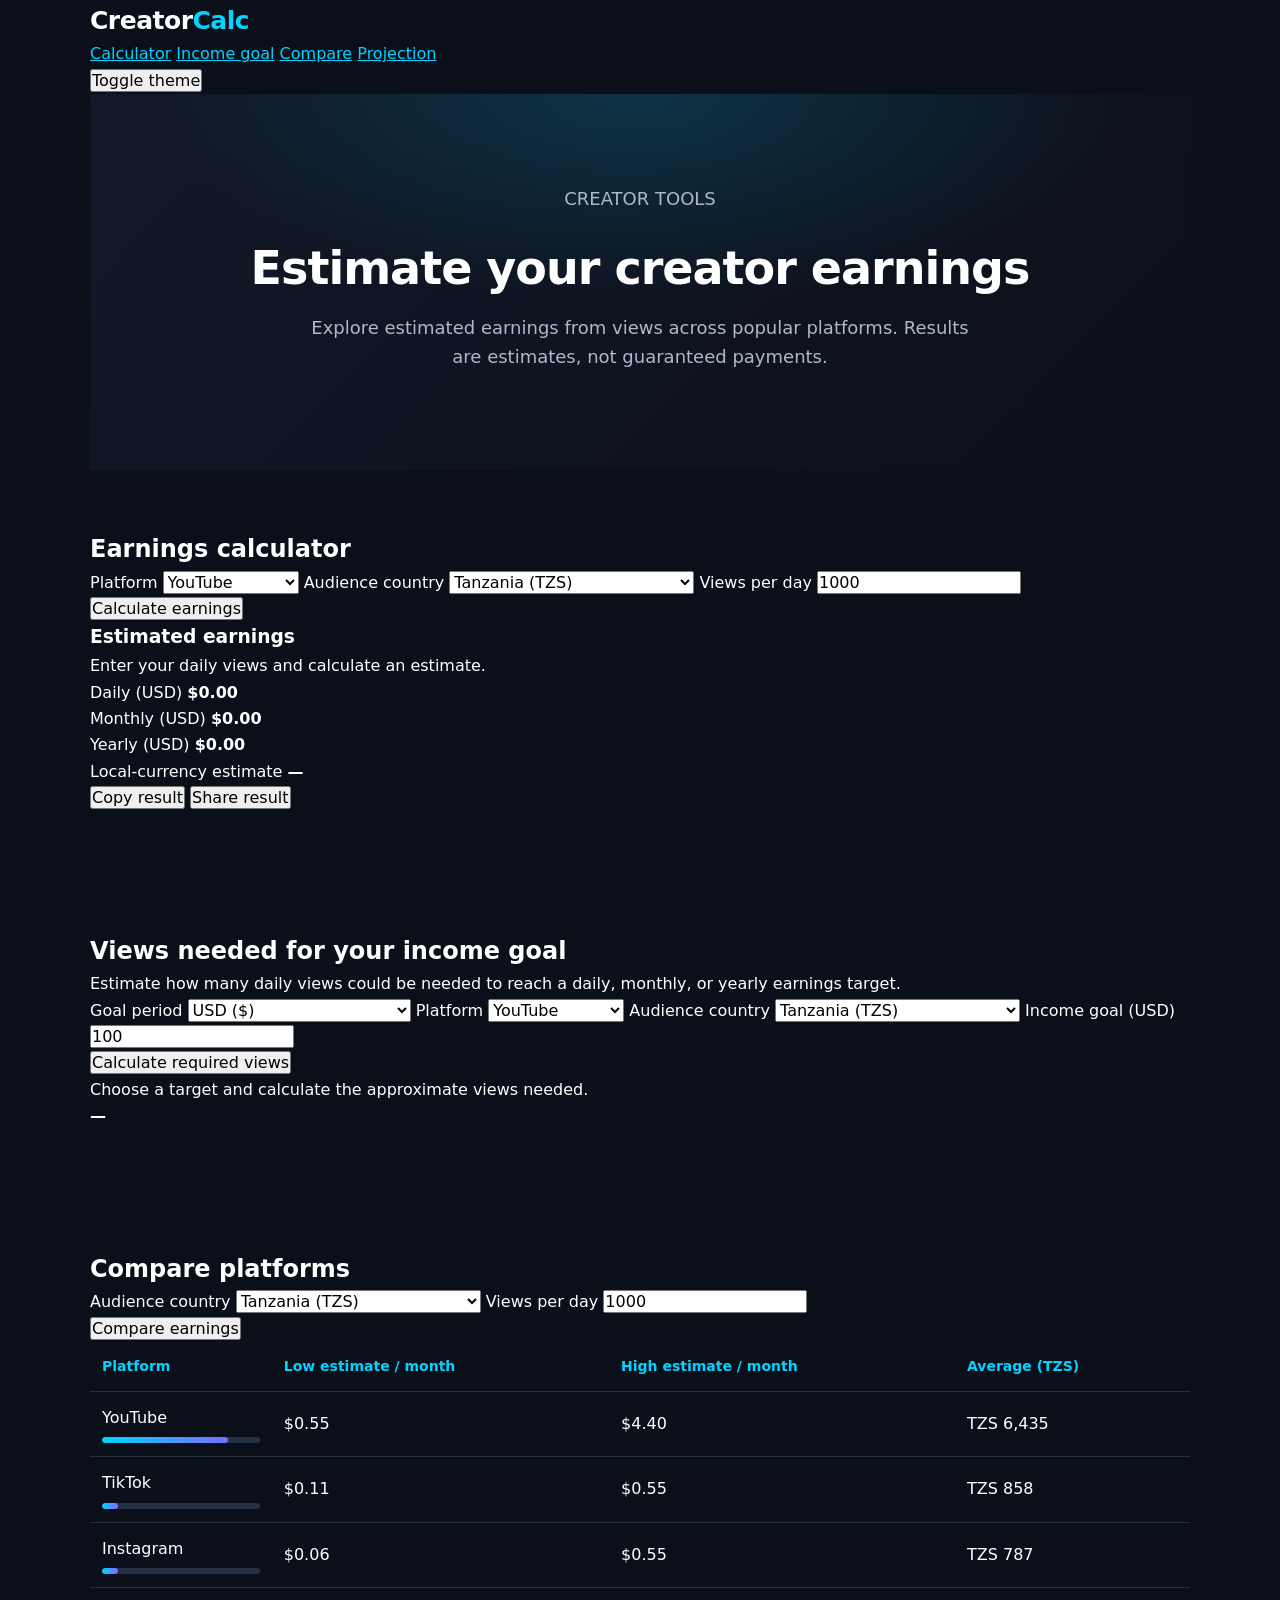
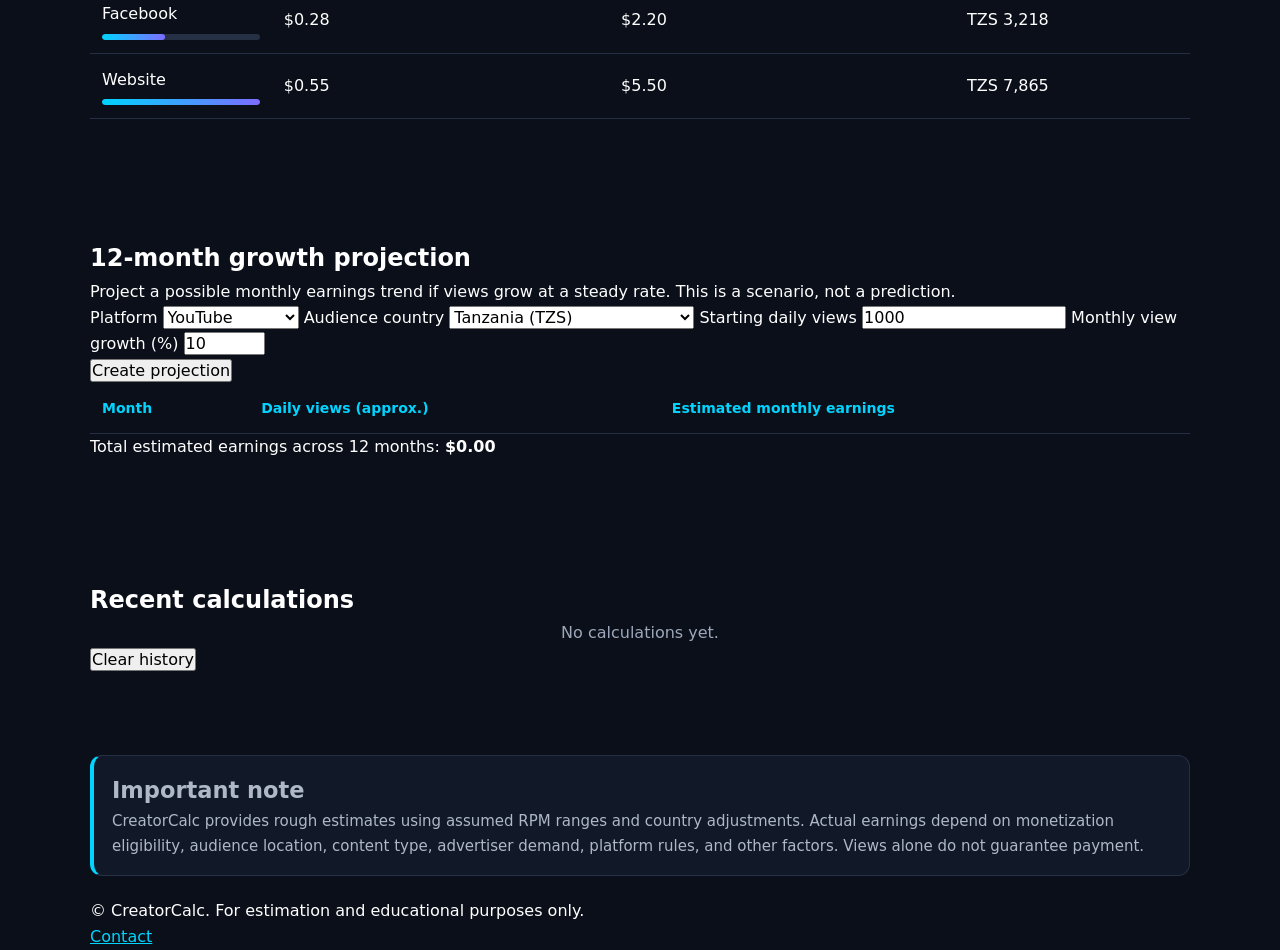
==== commit 0d4183e7: "Refactor index.html for improved layout and content Updated the structure and content of the index.h" ====
--- a/index.html
+++ b/index.html
@@ -1,269 +1,252 @@
 <!DOCTYPE html>
 <html lang="en">
 <head>
-    <meta charset="UTF-8">
-    <meta name="viewport" content="width=device-width, initial-scale=1.0">
-    <meta name="description" content="CreatorCalc estimates earnings from YouTube, TikTok, Instagram, Facebook and websites.">
-    <meta name="google-adsense-account" content="ca-pub-2466036868085670">
-    <meta name="google-site-verification" content="C_t1NXdOevw_b1gwuYkl1E1QWD1WBhZJ2ZzNXrZbAiY">
-    <meta name="theme-color" content="#0f172a">
-
-    <title>CreatorCalc - Creator Earnings Calculator</title>
-
-    <script async src="https://pagead2.googlesyndication.com/pagead/js/adsbygoogle.js?client=ca-pub-2466036868085670"
-        crossorigin="anonymous"></script>
-
-    <link rel="stylesheet" href="style.css">
+  <meta charset="UTF-8">
+  <meta name="viewport" content="width=device-width, initial-scale=1.0">
+  <meta name="description" content="Estimate creator earnings from YouTube, TikTok, Instagram, Facebook, and website traffic with CreatorCalc.">
+
+  <meta name="google-adsense-account" content="ca-pub-2466036868085670">
+  <meta name="google-site-verification" content="C_t1NXdOevw_b1gwuYkl1E1QWD1WBhZJ2ZzNXrZbAiY">
+
+  <title>CreatorCalc — Creator Earnings Calculator</title>
+
+  <link rel="stylesheet" href="style.css">
+
+  <script async src="https://pagead2.googlesyndication.com/pagead/js/adsbygoogle.js?client=ca-pub-2466036868085670"
+    crossorigin="anonymous"></script>
 </head>
-
 <body>
-    <!-- HEADER -->
-    <header class="header">
-        <div class="container header-content">
-            <div class="logo">Creator<span>Calc</span></div>
-            <button id="themeButton" class="theme-button" aria-label="Toggle theme">🌙</button>
+  <header class="site-header">
+    <div class="container header-inner">
+      <a class="logo" href="./" aria-label="CreatorCalc home">Creator<span>Calc</span></a>
+
+      <nav aria-label="Main navigation">
+        <a href="#calculator">Calculator</a>
+        <a href="#goal">Income goal</a>
+        <a href="#comparison">Compare</a>
+        <a href="#projection">Projection</a>
+      </nav>
+
+      <button id="themeButton" type="button" aria-label="Toggle color theme">
+        Toggle theme
+      </button>
+    </div>
+  </header>
+
+  <main class="container">
+    <section class="hero">
+      <p class="eyebrow">CREATOR TOOLS</p>
+      <h1>Estimate your creator earnings</h1>
+      <p>Explore estimated earnings from views across popular platforms. Results are estimates, not guaranteed payments.</p>
+    </section>
+
+    <!-- MAIN EARNINGS CALCULATOR -->
+    <section id="calculator" class="panel">
+      <h2>Earnings calculator</h2>
+
+      <div class="form-grid">
+        <label for="platform">Platform
+          <select id="platform">
+            <option value="youtube">YouTube</option>
+            <option value="tiktok">TikTok</option>
+            <option value="instagram">Instagram</option>
+            <option value="facebook">Facebook</option>
+            <option value="website">Website / blog</option>
+          </select>
+        </label>
+
+        <label for="country">Audience country
+          <select id="country"></select>
+        </label>
+
+        <label for="views">Views per day
+          <input id="views" type="number" min="0" step="1" value="1000" inputmode="numeric">
+        </label>
+      </div>
+
+      <button id="calculateButton" type="button">Calculate earnings</button>
+
+      <div id="result" class="result-area" aria-live="polite">
+        <h3>Estimated earnings</h3>
+        <p id="resultDescription">Enter your daily views and calculate an estimate.</p>
+
+        <div class="earnings-grid">
+          <div>
+            <span>Daily (USD)</span>
+            <strong id="dailyEarnings">$0.00</strong>
+            <small id="dailyLocal"></small>
+          </div>
+
+          <div>
+            <span>Monthly (USD)</span>
+            <strong id="monthlyEarnings">$0.00</strong>
+            <small id="monthlyLocal"></small>
+          </div>
+
+          <div>
+            <span>Yearly (USD)</span>
+            <strong id="yearlyEarnings">$0.00</strong>
+            <small id="yearlyLocal"></small>
+          </div>
         </div>
-    </header>
-
-    <!-- HERO -->
-    <section class="hero">
-        <div class="container">
-            <h1>How Much Can You Earn From Your Views?</h1>
-            <p>Estimate your potential creator earnings from YouTube, TikTok, Instagram, Facebook and websites.</p>
-            <a href="#calculator" class="start-button">Start Calculating</a>
+
+        <div id="localBox">
+          <span id="localLabel">Local-currency estimate</span>
+          <strong id="localEarnings">—</strong>
         </div>
-    </section>
-
-    <main class="container">
-        <!-- CALCULATOR -->
-        <section id="calculator" class="calculator-section">
-            <div class="section-title">
-                <h2>💰 Earnings Calculator</h2>
-                <p>Enter your monthly views to get an estimated range.</p>
-            </div>
-
-            <div class="calculator-card">
-                <div class="form-group">
-                    <label for="platform">Platform</label>
-                    <select id="platform">
-                        <option value="youtube">YouTube</option>
-                        <option value="tiktok">TikTok</option>
-                        <option value="instagram">Instagram</option>
-                        <option value="facebook">Facebook</option>
-                        <option value="website">Website</option>
-                    </select>
-                </div>
-
-                <div class="form-group">
-                    <label for="country">Country</label>
-                    <select id="country">
-                        <option value="tz">Tanzania</option>
-                        <option value="ke">Kenya</option>
-                        <option value="ug">Uganda</option>
-                        <option value="ng">Nigeria</option>
-                        <option value="gh">Ghana</option>
-                        <option value="za">South Africa</option>
-                        <option value="us">United States</option>
-                        <option value="uk">United Kingdom</option>
-                        <option value="ca">Canada</option>
-                        <option value="au">Australia</option>
-                        <option value="other">Other</option>
-                    </select>
-                </div>
-
-                <div class="form-group">
-                    <label for="views">Monthly Views</label>
-                    <input type="number" id="views" placeholder="Example: 100000" min="0">
-                </div>
-
-                <button id="calculateButton" class="calculate-button">Calculate Earnings</button>
-            </div>
-
-            <div id="result" class="result-card hidden">
-                <h2>Your Estimated Earnings</h2>
-
-                <div class="main-earning">
-                    <span id="earnings">$0.00</span>
-                    <small>USD / month</small>
-                </div>
-
-                <div class="tsh-earning">
-                    <span id="tshEarnings">TSh 0</span>
-                    <small>Tanzanian Shillings / month</small>
-                </div>
-
-                <div class="earning-grid">
-                    <div class="earning-box">
-                        <span>Daily</span>
-                        <strong id="dailyEarnings">$0.00</strong>
-                    </div>
-                    <div class="earning-box">
-                        <span>Monthly</span>
-                        <strong id="monthlyEarnings">$0.00</strong>
-                    </div>
-                    <div class="earning-box">
-                        <span>Yearly</span>
-                        <strong id="yearlyEarnings">$0.00</strong>
-                    </div>
-                </div>
-
-                <p id="resultDescription" class="result-description"></p>
-
-                <div class="result-buttons">
-                    <button id="copyButton" class="secondary-button">📋 Copy Result</button>
-                    <button id="shareButton" class="secondary-button">📤 Share</button>
-                </div>
-            </div>
-        </section>
-
-        <!-- GOAL CALCULATOR -->
-        <section class="goal-section">
-            <div class="section-title">
-                <h2>🎯 Income Goal Calculator</h2>
-                <p>Find out approximately how many views you need.</p>
-            </div>
-
-            <div class="calculator-card">
-                <div class="form-group">
-                    <label for="goalPlatform">Platform</label>
-                    <select id="goalPlatform">
-                        <option value="youtube">YouTube</option>
-                        <option value="tiktok">TikTok</option>
-                        <option value="instagram">Instagram</option>
-                        <option value="facebook">Facebook</option>
-                        <option value="website">Website</option>
-                    </select>
-                </div>
-
-                <div class="form-group">
-                    <label for="goalCountry">Country</label>
-                    <select id="goalCountry">
-                        <option value="tz">Tanzania</option>
-                        <option value="ke">Kenya</option>
-                        <option value="ug">Uganda</option>
-                        <option value="ng">Nigeria</option>
-                        <option value="gh">Ghana</option>
-                        <option value="za">South Africa</option>
-                        <option value="us">United States</option>
-                        <option value="uk">United Kingdom</option>
-                        <option value="ca">Canada</option>
-                        <option value="au">Australia</option>
-                        <option value="other">Other</option>
-                    </select>
-                </div>
-
-                <div class="form-group">
-                    <label for="incomeGoal">Monthly Income Goal (USD)</label>
-                    <input type="number" id="incomeGoal" placeholder="Example: 1000" min="0">
-                </div>
-
-                <button id="goalButton" class="calculate-button">Calculate Required Views</button>
-            </div>
-
-            <div id="goalResult" class="result-card hidden">
-                <h2>Views Required</h2>
-
-                <div class="main-earning">
-                    <span id="requiredViews">0</span>
-                    <small>estimated monthly views</small>
-                </div>
-
-                <p id="goalDescription" class="result-description"></p>
-            </div>
-        </section>
-
-        <!-- COMPARISON -->
-        <section class="comparison-section">
-            <div class="section-title">
-                <h2>📊 Platform Comparison</h2>
-                <p>Compare estimated earnings for the same number of views.</p>
-            </div>
-
-            <div class="comparison-card">
-                <div class="form-group">
-                    <label for="comparisonCountry">Country</label>
-                    <select id="comparisonCountry">
-                        <option value="tz">Tanzania</option>
-                        <option value="ke">Kenya</option>
-                        <option value="ug">Uganda</option>
-                        <option value="ng">Nigeria</option>
-                        <option value="gh">Ghana</option>
-                        <option value="za">South Africa</option>
-                        <option value="us">United States</option>
-                        <option value="uk">United Kingdom</option>
-                        <option value="ca">Canada</option>
-                        <option value="au">Australia</option>
-                        <option value="other">Other</option>
-                    </select>
-                </div>
-
-                <div class="form-group">
-                    <label for="comparisonViews">Monthly Views</label>
-                    <input type="number" id="comparisonViews" value="100000" min="0">
-                </div>
-
-                <button id="compareButton" class="calculate-button">Compare Platforms</button>
-
-                <div class="table-wrapper">
-                    <table>
-                        <thead>
-                            <tr>
-                                <th>Platform</th>
-                                <th>Low Estimate</th>
-                                <th>High Estimate</th>
-                            </tr>
-                        </thead>
-                        <tbody id="comparisonBody"></tbody>
-                    </table>
-                </div>
-            </div>
-        </section>
-
-        <!-- HISTORY -->
-        <section class="history-section">
-            <div class="section-title">
-                <h2>📋 Calculation History</h2>
-                <p>Your previous calculations are stored on this device.</p>
-            </div>
-
-            <div class="history-card">
-                <div id="historyContainer">
-                    <p class="empty-history">No calculations yet.</p>
-                </div>
-
-                <button id="clearHistory" class="clear-button">Clear History</button>
-            </div>
-        </section>
-
-        <!-- FAQ -->
-        <section class="faq-section">
-            <div class="section-title">
-                <h2>❓ Frequently Asked Questions</h2>
-            </div>
-
-            <div class="faq-card">
-                <h3>Are these earnings guaranteed?</h3>
-                <p>No. Creator earnings vary depending on platform, audience location, content type, advertising demand, monetization eligibility and other factors.</p>
-
-                <h3>What does RPM mean?</h3>
-                <p>RPM means the estimated revenue earned per 1,000 views.</p>
-
-                <h3>Why can earnings differ between countries?</h3>
-                <p>Advertising rates and monetization conditions can vary significantly between countries and audiences.</p>
-            </div>
-        </section>
-    </main>
-
-    <!-- FOOTER -->
-    <footer class="footer">
-        <div class="container">
-            <h2>CreatorCalc</h2>
-            <p>Estimate. Compare. Create.</p>
-            <p class="disclaimer">CreatorCalc provides estimates for informational purposes only. Actual earnings may be significantly different.</p>
-            <p class="copyright">© 2026 CreatorCalc. All rights reserved. POWERED BY NAIAD inc</p>
+
+        <p id="rpmInfo" class="muted"></p>
+
+        <div class="button-row">
+          <button id="copyButton" type="button">Copy result</button>
+          <button id="shareButton" type="button">Share result</button>
         </div>
-    </footer>
-
-    <script src="script.js"></script>
+      </div>
+    </section>
+
+    <!-- INCOME GOAL CALCULATOR -->
+    <section id="goal" class="panel">
+      <h2>Views needed for your income goal</h2>
+      <p>Estimate how many daily views could be needed to reach a daily, monthly, or yearly earnings target.</p>
+
+      <div class="form-grid">
+        <label for="goalMode">Goal period
+          <select id="goalMode">
+            <option value="monthly">Monthly</option>
+            <option value="daily">Daily</option>
+            <option value="yearly">Yearly</option>
+          </select>
+        </label>
+
+        <label for="goalPlatform">Platform
+          <select id="goalPlatform">
+            <option value="youtube">YouTube</option>
+            <option value="tiktok">TikTok</option>
+            <option value="instagram">Instagram</option>
+            <option value="facebook">Facebook</option>
+            <option value="website">Website / blog</option>
+          </select>
+        </label>
+
+        <label for="goalCountry">Audience country
+          <select id="goalCountry"></select>
+        </label>
+
+        <label for="incomeGoal">Income goal (USD)
+          <input id="incomeGoal" type="number" min="0.01" step="0.01" value="100">
+        </label>
+      </div>
+
+      <button id="goalButton" type="button">Calculate required views</button>
+
+      <div id="goalResult" aria-live="polite">
+        <p id="goalDescription">Choose a target and calculate the approximate views needed.</p>
+        <strong id="requiredViews">—</strong>
+        <p id="perDayViews"></p>
+      </div>
+    </section>
+
+    <!-- PLATFORM COMPARISON -->
+    <section id="comparison" class="panel">
+      <h2>Compare platforms</h2>
+
+      <div class="form-grid">
+        <label for="comparisonCountry">Audience country
+          <select id="comparisonCountry"></select>
+        </label>
+
+        <label for="comparisonViews">Views per day
+          <input id="comparisonViews" type="number" min="0" step="1" value="1000">
+        </label>
+      </div>
+
+      <button id="compareButton" type="button">Compare earnings</button>
+
+      <div class="table-wrap">
+        <table>
+          <thead>
+            <tr>
+              <th scope="col">Platform</th>
+              <th scope="col">Low estimate / month</th>
+              <th scope="col">High estimate / month</th>
+              <th id="avgHeader" scope="col">Average / month</th>
+            </tr>
+          </thead>
+          <tbody id="comparisonBody"></tbody>
+        </table>
+      </div>
+    </section>
+
+    <!-- GROWTH PROJECTION -->
+    <section id="projection" class="panel">
+      <h2>12-month growth projection</h2>
+      <p>Project a possible monthly earnings trend if views grow at a steady rate. This is a scenario, not a prediction.</p>
+
+      <div class="form-grid">
+        <label for="projPlatform">Platform
+          <select id="projPlatform">
+            <option value="youtube">YouTube</option>
+            <option value="tiktok">TikTok</option>
+            <option value="instagram">Instagram</option>
+            <option value="facebook">Facebook</option>
+            <option value="website">Website / blog</option>
+          </select>
+        </label>
+
+        <label for="projCountry">Audience country
+          <select id="projCountry"></select>
+        </label>
+
+        <label for="projViews">Starting daily views
+          <input id="projViews" type="number" min="0" step="1" value="1000">
+        </label>
+
+        <label for="projGrowth">Monthly view growth (%)
+          <input id="projGrowth" type="number" min="-99" max="500" step="1" value="10">
+        </label>
+      </div>
+
+      <button id="projButton" type="button">Create projection</button>
+      <p id="projResult" aria-live="polite"></p>
+
+      <div class="table-wrap">
+        <table>
+          <thead>
+            <tr>
+              <th scope="col">Month</th>
+              <th scope="col">Daily views (approx.)</th>
+              <th scope="col">Estimated monthly earnings</th>
+            </tr>
+          </thead>
+          <tbody id="projBody"></tbody>
+        </table>
+      </div>
+
+      <p>Total estimated earnings across 12 months: <strong id="projTotal">$0.00</strong></p>
+    </section>
+
+    <!-- CALCULATION HISTORY -->
+    <section id="history" class="panel">
+      <h2>Recent calculations</h2>
+      <div id="historyContainer">
+        <p class="muted">Your recent calculations will appear here on this device.</p>
+      </div>
+      <button id="clearHistory" type="button">Clear history</button>
+    </section>
+
+    <section class="panel note">
+      <h2>Important note</h2>
+      <p>CreatorCalc provides rough estimates using assumed RPM ranges and country adjustments. Actual earnings depend on monetization eligibility, audience location, content type, advertiser demand, platform rules, and other factors. Views alone do not guarantee payment.</p>
+    </section>
+  </main>
+
+  <footer class="site-footer">
+    <div class="container">
+      <p>© <span id="currentYear"></span> CreatorCalc. For estimation and educational purposes only.</p>
+      <p><a href="mailto:Inertiadev71@gmail.com">Contact</a></p>
+    </div>
+  </footer>
+
+  <script src="script.js" defer></script>
 </body>
 </html>
